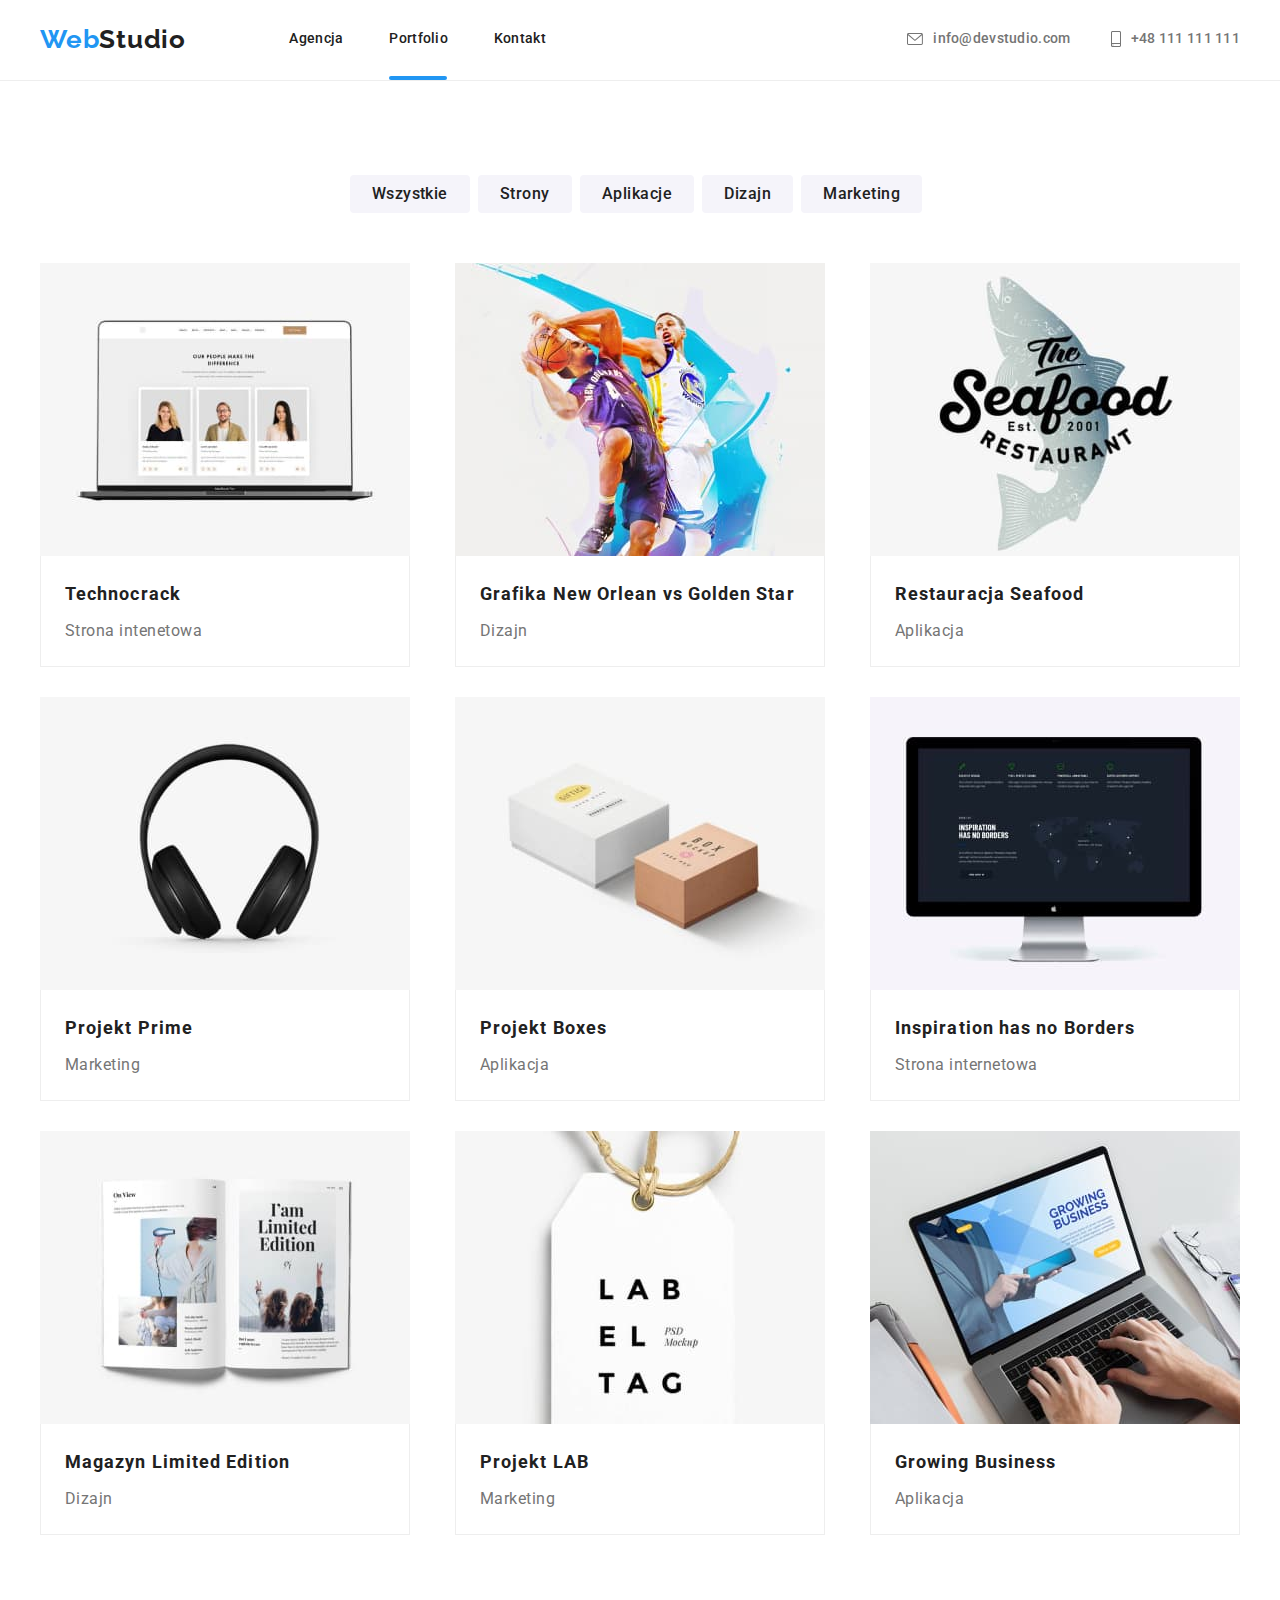
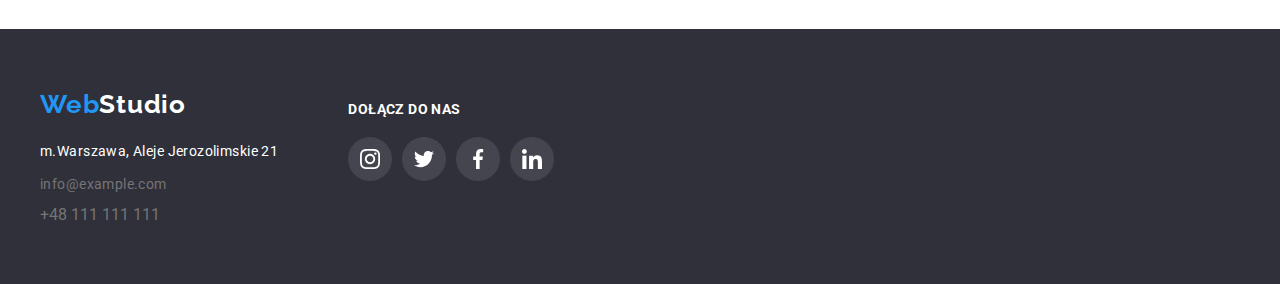
==== portfolio.html @ eafbcafe "copied" ====
<!DOCTYPE html>
<html lang="pl">

<head>
    <meta charset="UTF-8">
    <meta http-equiv="X-UA-Compatible" content="IE=edge">
    <meta name="viewport" content="width=device-width, initial-scale=1.0">
    <title>Zadanie domowe GOIT Polska</title>
    <link rel="stylesheet" href="./css/modern-normalize.css" />
    <link rel="stylesheet" href="./css/styles.css" />

    <link rel="preconnect" href="https://fonts.googleapis.com">
    <link rel="preconnect" href="https://fonts.gstatic.com" crossorigin>
    <link href="https://fonts.googleapis.com/css2?family=Raleway:wght@700&family=Roboto:wght@400;500;700;900&display=swap"
        rel="stylesheet">
</head>

<body>
    <header class="menu">
        <div class="container">
            <a href="index.html" class="link"><span class="web">Web</span><span class="studio">Studio</span></a>
            <nav>
                <ul class="links">
                    <li><a href="index.html" class="link">Agencja</a></li>
                    <li><a href="portfolio.html" class="link portfolio-link">Portfolio</a></li>
                    <li><a href="index.html" class="link">Kontakt</a></li>
                </ul>
            </nav>
            <a class="contact" href="mailto:info@devstudio.com">
                <svg class="logo-icon" width="16px" height="12px">
                    <use href="./images/sprite.svg#icon-envelope"></use>
                </svg>
                info@devstudio.com
            </a>
            <a class="contact" href="tel:+48111111111">
                <svg class="logo-icon" width="10px" height="16px">
                    <use href="./images/sprite.svg#icon-smartphone"></use>
                </svg>
                +48 111 111 111
            </a>
        </div>
    </header>
    <main>
        <section class="filter section">
        <div class="container">
            <ul class="filters">
                <li><button type="button" class="click">Wszystkie</button></li>
                <li><button type="button" class="click">Strony</button></li>
                <li><button type="button" class="click">Aplikacje</button></li>
                <li><button type="button" class="click">Dizajn</button></li>
                <li><button type="button" class="click">Marketing</button></li>
            </ul>
        </div>
        </section>
        <section class="portfolio section">
        <div class="container">
            <ul class="projects">
                <li class="strona-internetowa">       
                    <figure class="projects-figure">
                        <div class="overlay">
                            <p>Technocrack jest popularną platformą wykorzystywaną do rozpowszechniania koronawirusa.
                                Firmy wykorzystują tę platformę do celów szpiegowskich i ataków na niezaezpieczone serwery konkurencji
                            </p>
                        </div>
                        <img src="images/project1.jpg" alt="project1" width="370" height="294" />
                        <figcaption class="project-name">
                            <span>technocrack</span>
                            <p class="project-type">strona intenetowa</p>
                        </figcaption>
                    </figure>
                </li>
                <li class="dizajn">
                    <figure class="projects-figure">
                        <div class="overlay">
                            <p>Technocrack jest popularną platformą wykorzystywaną do rozpowszechniania koronawirusa.
                                Firmy wykorzystują tę platformę do celów szpiegowskich i ataków na niezaezpieczone serwery konkurencji
                            </p>
                        </div>
                        <img src="images/project2.jpg" alt="project2" width="370" height="294" />
                        <figcaption class="project-name">
                            <span>grafika New Orlean vs Golden Star</span>
                            <p class="project-type">dizajn</p>
                        </figcaption>
                    </figure>
                </li>
                <li class="aplikacja">
                    <figure class="projects-figure">
                        <div class="overlay">
                        <p>Technocrack jest popularną platformą wykorzystywaną do rozpowszechniania koronawirusa.
                            Firmy wykorzystują tę platformę do celów szpiegowskich i ataków na niezaezpieczone serwery konkurencji
                        </p>
                        </div>
                        <img src="images/project3.jpg" alt="project3" width="370" height="294" />
                        <figcaption class="project-name">
                            <span>restauracja Seafood</span>
                            <p class="project-type">aplikacja</p>
                        </figcaption>
                    </figure>
                </li>
                <li class="marketing">
                    <figure class="projects-figure">
                        <div class="overlay">
                        <p>Technocrack jest popularną platformą wykorzystywaną do rozpowszechniania koronawirusa.
                            Firmy wykorzystują tę platformę do celów szpiegowskich i ataków na niezaezpieczone serwery konkurencji
                        </p>
                        </div>
                        <img src="images/project4.jpg" alt="project4" width="370" height="294" />
                        <figcaption class="project-name">
                            <span>projekt Prime</span>
                            <p class="project-type">marketing</p>
                        </figcaption>
                    </figure>
                </li>
                <li class="aplikacja">
                    <figure class="projects-figure">
                        <div class="overlay">
                            <p>Technocrack jest popularną platformą wykorzystywaną do rozpowszechniania koronawirusa.
                                    Firmy wykorzystują tę platformę do celów szpiegowskich i ataków na niezaezpieczone serwery konkurencji
                            </p>
                        </div>
                        <img src="images/project5.jpg" alt="project5" width="370" height="294" />
                        <figcaption class="project-name">
                            <span>projekt Boxes</span>
                            <p class="project-type">aplikacja</p>
                        </figcaption>
                    </figure>
                </li>
                <li class="strona-intenetowa">
                    <figure class="projects-figure">
                        <div class="overlay">
                            <p>Technocrack jest popularną platformą wykorzystywaną do rozpowszechniania koronawirusa.
                                    Firmy wykorzystują tę platformę do celów szpiegowskich i ataków na niezaezpieczone serwery konkurencji
                            </p>
                        </div>
                        <img src="images/project6.jpg" alt="project6" width="370" height="294" />
                        <figcaption class="project-name">
                            <span>inspiration has no Borders</span>
                            <p class="project-type">strona internetowa</p>
                        </figcaption>
                    </figure>
                </li>
                <li class="dizajn">
                    <figure class="projects-figure">
                        <div class="overlay">
                            <p>Technocrack jest popularną platformą wykorzystywaną do rozpowszechniania koronawirusa.
                                    Firmy wykorzystują tę platformę do celów szpiegowskich i ataków na niezaezpieczone serwery konkurencji
                            </p>
                        </div>
                        <img src="images/project7.jpg" alt="project7" width="370" height="294" />
                        <figcaption class="project-name">
                            <span>magazyn Limited Edition</span>
                            <p class="project-type">dizajn</p>
                        </figcaption>
                    </figure>
                </li>
                <li class="marketing">
                    <figure class="projects-figure">
                        <div class="overlay">
                            <p>Technocrack jest popularną platformą wykorzystywaną do rozpowszechniania koronawirusa.
                                    Firmy wykorzystują tę platformę do celów szpiegowskich i ataków na niezaezpieczone serwery konkurencji
                            </p>
                        </div>
                        <img src="images/project8.jpg" alt="project8" width="370" height="294" />
                        <figcaption class="project-name">
                            <span>projekt LAB</span>
                            <p class="project-type">marketing</p>
                        </figcaption>
                    </figure>
                </li>
                <li class="aplikacja">
                    <figure class="projects-figure">
                        <div class="overlay">
                            <p>Technocrack jest popularną platformą wykorzystywaną do rozpowszechniania koronawirusa.
                                    Firmy wykorzystują tę platformę do celów szpiegowskich i ataków na niezaezpieczone serwery konkurencji
                            </p>
                        </div>
                        <img src="images/project9.jpg" alt="project9" width="370" height="294" />
                        <figcaption class="project-name">
                            <span>growing Business</span>
                            <p class="project-type">aplikacja</p>
                        </figcaption>
                    </figure>
                </li>
            </ul>
        </div>
        </section>
    </main>
    <footer class="get-in-touch">
        <div class="container">
            <div class="footer1">
                <a href="index.html" class="link logo-footer"><span class="web">Web</span><span
                        class="studio-footer">Studio</span></a>
                <address class="location">
                    m.Warszawa, Aleje Jerozolimskie 21
                </address>
                <div class="contact-footer"><a class="contact" href="mailto:info@example.com">info@example.com</a></div>
                <a class="contact" href="tel:+48111111111">+48 111 111 111</a>
            </div>
            <div class="footer2">
                <h5 class="join">dołącz do nas</h5>
                <ul class="icons-list">
                    <li class="">
                        <a class="social-list_link" href="#">
                            <svg class="contact-icon" width="20" height="20">
                                <use href="./images/sprite.svg#icon-instagram"></use>
                            </svg>
                        </a>
                    </li>
                    <li class="">
                        <a class="social-list_link" href="#">
                            <svg class="contact-icon" width="20" height="16.25">
                                <use href="./images/sprite.svg#icon-twitter"></use>
                            </svg>
                        </a>
                    </li>
                    <li>
                        <a class="social-list_link" href="#">
                            <svg class="contact-icon" width="20" height="20">
                                <use href="./images/sprite.svg#icon-facebook"></use>
                            </svg>
                        </a>
                    </li>
                    <li>
                        <a class="social-list_link" href="#">
                            <svg class="contact-icon" width="20" height="20">
                                <use href="./images/sprite.svg#icon-linkedin"></use>
                            </svg>
                        </a>
                    </li>
                </ul>
            </div>
        </div>
    </footer>
    </body>
    </html>
---- css/styles.css ----
* {
    margin: 0px;
    padding: 0px;
    list-style: none;
}
    
    :root {
    --bodybg-color: #e5e5e5;
    --link-hover: #2196f3;
    --button-hover: #ffffff;
    --buttonbg-color: #F5F4FA;
    --text-color: #212121;
    --link-color: #212121;
    --customers-hover: #2196F3;
}
body {
    font-family: 'Roboto', 'sans-serif';
    font-style: normal;
    color: var(--text-color);
}

.container {
    width: 1200px;
    margin: 0 auto;
}

.menu {
    font-weight: 500;
    font-size: 14px;
    line-height: 1.14;
    letter-spacing: 0.02em;

    padding-top: 24px;
    padding-bottom: 25px;
    border-bottom: 1px solid #EEEEEE;
}
header > .container {
    display: flex;
    flex-direction: row;
    justify-content: space-between;
    align-items: center;
}
.section {
    padding-top: 94px;
    padding-bottom: 94px;   
}

.studio,
.web {
    font-family: 'Raleway', 'sans-serif';
    font-style: normal;
    font-weight: 700;
    font-size: 26px;
    line-height: 1.19;
    letter-spacing: 0.03em;
}

.web {
    color: #2196f3;
}

.studio {
    color: #212121;
    padding-right: 93px;
}

.links {
    display: flex;
    flex-direction: row;

    padding-left: 0px;
    padding-right: 275px;
}
.link,
.contact {
    text-decoration: none;
}

.link {
    color: var(--link-color);

    transition-duration: 250ms;
    transition-timing-function: cubic-bezier(0.4, 0, 0.2, 1);
}

li > .link {
    margin-right: 46px;
}

.link:hover,
.link:focus {
    color: var(--link-hover);
}

.agencja-link::after {
    content:"";
    display: block;
    position: absolute;
    width: 53px;
    height: 4px;
    margin-top: 29.5px;
    
    background: #2196F3;
    border-radius: 2px;
}

.portfolio-link::after {
    content: "";
    display: block;
    position: absolute;
    width: 58px;
    height: 4px;

    margin-top: 29px;

    background: #2196F3;
    border-radius: 2px;
}

.contact {
    color: #757575;
    display: flex;
    justify-content: center;
    align-items: center;
    padding-left: 30px;
    margin-right: 0;
}

.contact,
.contact svg {
    transition-duration: 250ms;
    transition-timing-function: cubic-bezier(0.4, 0, 0.2, 1);
}

.logo-icon {
    fill: #757575;
    margin-right: 10px;
}

.contact:hover,
.contact:hover svg,
.contact:focus,
.contact:focus svg {
    color: var(--link-hover);
    fill: var(--link-hover);
}

/* TITTLE SECTION */

.tittle {
    background-color: #2F303A;
    padding-top: 200px;
    padding-bottom: 200px;
    background-image: linear-gradient(
        rgba(25, 28, 38, 0.2), 
        rgba(25, 28, 38, 0.2)),
        url('../images/Img.jpg');

    background-position: center;
    background-repeat: no-repeat;
}

.tittle>.container {
    display: flex;
    flex-direction: column;
    justify-content: center;
    align-items: center;
}

.headline {
    font-weight: 900;
    font-size: 44px;
    line-height: 1.36;
    text-align: center;
    letter-spacing: 0.06em;
    text-transform: uppercase;
    color: #ffffff;
    padding-bottom: 30px;
}

.button1 {
    font-family: 'Roboto', 'sans-serif';
    font-style: normal;
    font-weight: 700;
    font-size: 16px;
    line-height: 1.88;
    /* identical to box height */
    align-items: center;
    text-align: center;
    letter-spacing: 0.06em;

    color: #FFFFFF;
    background-color: #2196f3;
    cursor: pointer;

    box-shadow: 0px 4px 4px rgba(0, 0, 0, 0.15);
    border-radius: 4px;
    border: 0px;

    width: 200px;
    height: 50px;

    animation: data-modal-open;
}

/* FILTER SECTION */

.click {
    font-family: 'Roboto', 'sans-serif';
    font-style: normal;
    font-weight: 500;
    font-size: 16px;
    line-height: 1.62;
    /* identical to box height */  

    text-align: center;
    letter-spacing: 0.03em;

    color: var(--link-color);
    background-color: var(--buttonbg-color);
    border-radius: 4px;

    padding: 6px 22px;

    cursor: pointer;
    border: 0px;

    transition-duration: 250ms;
    transition-timing-function: cubic-bezier(0.4, 0, 0.2, 1);
}

.click:hover,
.click:focus {
    color: var(--button-hover);
    background-color: var(--link-hover);
    box-shadow: 0px 3px 1px rgba(0, 0, 0, 0.1), 0px 1px 2px rgba(0, 0, 0, 0.08), 0px 2px 2px rgba(0, 0, 0, 0.12);
}

.filter {
    padding-bottom: 20px;
}

.filters {
    display: flex;
    flex-direction: row;
    justify-content: center;
}

.filters > li {
    padding-right: 8px;
}

/* LOREM SECTION */

.lorem { 
    letter-spacing: 0.03em;
    padding-bottom: 0px;
}

.lorem-list {
    display: flex;
    flex-direction: row;
    justify-content: space-evenly;
    align-items: center;
}

.lorem-pictures_link {
    display: flex;
    width: 270px;
    height: 120px;
    align-items: center;
    justify-content: center;
    border-radius: 4px;
    background-color: #F5F4FA;;
}

.lorem-picture {
    width: 70px;
    height: 70px;
}
.lorem-ipsum {
    font-size: 14px;
    font-weight: 700;
    line-height: 1.14;
    text-transform: uppercase;

    padding-top: 30px;
    padding-bottom: 10px;
}

.lorem-text {
    font-size: 14px;
    line-height: 1.71;

    color: #757575;
}

.lorem-text::first-letter,
.headline2::first-letter,
.project-name::first-letter,
.project-type::first-letter {
    text-transform: uppercase;
}

/* WORK SECTION */

.headline2 {
    font-weight: 700;
    font-size: 36px;
    line-height: 1.17;
    text-align: center;
    letter-spacing: 0.03em;

    padding-bottom: 50px;
    margin: 0;
}

.work-images {
    display: flex;
    flex-direction: row;
    justify-content: space-between;
}

.work-images-1 {
    position: absolute;
    width: 370px;
    height: 70px;
    background-color: rgba(47, 48, 58, 0.8);

    display: flex;
    justify-content: center;
    align-items: center;
    top: 1432px;
}

.work-images-text {
    font-family: 'Roboto';
    font-style: normal;
    font-weight: 700;
    font-size: 14px;
    line-height: 16px;
    text-align: center;
    letter-spacing: 0.03em;
    text-transform: uppercase;
    color: #FFFFFF;
}

/* OUR TEAM SECTION */

.description {
    font-size: 16px;
    line-height: 1.19;
    /* identical to box height */

    text-align: center;
    letter-spacing: 0.03em;
    padding: 20px;
}

.team {
    background-color: #f5f4fa;
}

.team-photos,
.team-icons-list {
    display: flex;
    flex-direction: row;
    justify-content: space-evenly;
}

.social-list_link {
    display: flex;
    width: 44px;
    height: 44px;
    align-items: center;
    justify-content: center;
    background-color: rgba(255, 255, 255, 0.1);
    border-radius: 50%;
    fill: rgba(255, 255, 255, 0.1);
}

.social-list_link,
.social-list_link svg {
    transition-duration: 250ms;
    transition-timing-function: cubic-bezier(0.4, 0, 0.2, 1);
}

.social-list_link:hover,
.social-list_link:hover svg,
.social-list_link:focus,
.social-list_link:focus svg {
    background-color: #2196F3;
    fill: #ffffff;
}

.team-icon {
    display: flex;
    fill: #AFB1B8;
    align-items: center;
    justify-content: center;
}

.name1 {
    width: 270px;
    height: 428px;
    background-color: #ffffff;
    border-radius: 0px 0px 4px 4px;
    box-shadow: 0px 1px 3px rgba(0, 0, 0, 0.12), 0px 1px 1px rgba(0, 0, 0, 0.14), 0px 2px 1px rgba(0, 0, 0, 0.2);
    margin: 0;
}

.name {
    font-weight: 500;

    margin: 10px 0px;
}

.job {
    font-weight: 400;
    color: #757575;
    margin-top: 10px;
    margin-bottom: 16px;
}

/* PORTFOLIO SECTION */

.portfolio {
    padding-top: 0px;
}

.projects {
    display: flex;
    flex-wrap: wrap;
    justify-content: space-between;
}

.projects > li {
    margin-top: 30px;
}

li > .projects-figure {
    position: relative;
    overflow: hidden;
    width: 370px;
    height: 404px;

    transition-duration: 250ms;
    transition-timing-function: cubic-bezier(0.4, 0, 0.2, 1);
    cursor: pointer;
}

.overlay {
    position: absolute;
    z-index: 99;
    display: flex;
    align-items: center;
    width: 370px;
    height: 294px;
    background-color: rgba(33, 150, 243, 0.9);

    transition-property: transform, translate;
    transform: translatey(100%);
    transition: transform 250ms ease;
}

.overlay > p {
    font-family: 'Roboto';
    font-style: normal;
    font-weight: 400;
    font-size: 18px;
    line-height: 1.56;
    letter-spacing: 0.03em;
    color: #FFFFFF;

    margin-left: 24px;
    margin-right: 45px;

}

.projects-figure:hover .overlay{
    transform: translatey(0);
}

li>.projects-figure:hover {
    box-shadow: 0px 1px 1px rgba(0, 0, 0, 0.12), 0px 4px 4px 
    rgba(0, 0, 0, 0.06), 1px 4px 6px rgba(0, 0, 0, 0.16);
}

.project-name {
    position: relative;
    z-index: 100;
    font-weight: 700;
    font-size: 18px;
    line-height: 2;
    background: #FFFFFF;
    /* identical to box height */

    letter-spacing: 0.06em;

    padding-top: 20px;
    padding-left: 24px;
    padding-bottom: 20px;
    margin-top: -5.5px;

    border-right: 1px solid #EEEEEE;
    border-bottom: 1px solid #EEEEEE;
    border-left: 1px solid #EEEEEE;

}

.project-type {
    font-weight: 400;
    font-size: 16px;
    line-height: 1.88;
    /* identical to box height */

    letter-spacing: 0.03em;

    padding-top: 4px;
    color: #757575;
}

/* CUSTOMERS SECTION */

.customers > .container > ul {
    display: flex;
    flex-direction: row;
    justify-content: space-evenly;
}

.customers-list_link {
    display: flex;
    align-items: center;
    justify-content: center;
    width: 170px;
    height: 92px;
    border-width: 1px;
    border-radius: 4px;
    border-color: #AFB1B8;
    border-style: solid;
}

.customers-list_link,
.customers-list_link svg {
    transition-duration: 250ms;
    transition-timing-function: cubic-bezier(0.4, 0, 0.2, 1);
}

.customers-list_link:hover,
.customers-list_link:hover svg,
.customers-list_link:focus,
.customers-list_link:focus svg {
    border-color: var(--customers-hover);
    fill: var(--customers-hover);
}

.customers-icon {
    fill: #AFB1B8;
} 

.get-in-touch {
    background-color: #2F303A;
    padding-top: 60px;
    padding-bottom: 60px;
}

/* FOOTER SECTION */

footer > .container {
    display: flex;
    flex-direction: row;
}

.footer1 {
    display: flex;
    flex-direction: column;
    justify-content: flex-start;
    align-items: flex-start;
}

.logo-footer {
    padding-bottom: 20px;
}

.studio-footer {
    font-family: 'Raleway', 'sans-serif';
    font-style: normal;
    font-weight: 700;
    font-size: 26px;
    line-height: 1.19;
    letter-spacing: 0.03em;
    
    color: #ffffff;
}

.location,
.contact-footer {
    font-size: 14px;
    line-height: 1.71;
    letter-spacing: 0.03em;
    color: #FFFFFF;
    font-style: normal;
}

.contact-footer {
    color: rgba(255, 255, 255, 0.6);
}

.contact-footer > .contact {
    padding-left: 0px;
    padding-top: 9px;
}

.footer1 > .contact {
    padding-left: 0px;
    padding-top: 9px;
}

.footer2 {
    padding-top: 12px;
    padding-left: 70px;
}

.contact-icon {
    width:20px;
    height: 20px;
    fill: #ffffff;
}

.join {
    font-family: 'Roboto';
    font-style: normal;
    font-weight: 700;
    font-size: 14px;
    line-height: 16px;
    letter-spacing: 0.03em;
    text-transform: uppercase;
    
    color: #FFFFFF;
}

.footer2 >  ul {
    display: flex;
    flex-direction: row;
    margin-top: 20px;
}

.footer2 > ul > li > .social-list_link {
    margin-right: 10px;
}

/* MODAL SECTION */

.backdrop {
    position: fixed;
    width: 100%;
    height: 100%;
    left: 0px;
    top: 0px;    
    background: rgba(0, 0, 0, 0.2);
}

.is-hidden {
    visibility: hidden;
    opacity: 0;
    pointer-events: none;

    transition-property: scale;
    transition: 250ms cubic-bezier(0.4, 0, 0.2, 1);
}

.modal {
    position: absolute;
    width:528px;
    min-height: 581px;
    background-color: #FFFFFF;
    box-shadow: 0px 1px 3px rgba(0, 0, 0, 0.12), 0px 1px 1px rgba(0, 0, 0, 0.14), 0px 2px 1px rgba(0, 0, 0, 0.2);
    border-radius: 4px;
    top: 50%;
    left: 50%;

    transition-property: scale;
    transform: translate(-50%, -50%);
    transition: 250ms cubic-bezier(0.4, 0, 0.2, 1);
}
   
.is-hidden .modal{
    transform: scale(0.1);
}

.close-btn {
    display: flex;
    align-items: center;
    justify-content: center;
    position: absolute;
    top: 8px;
    right: 8px;
    width: 30px;
    height: 30px;
    border: 1px solid rgba(0, 0, 0, 0.1);
    background-color: transparent;
    border-radius: 50%;
    cursor: pointer;
}

.close-btn-svg {
    width: 18px;
    height: 18px;
}
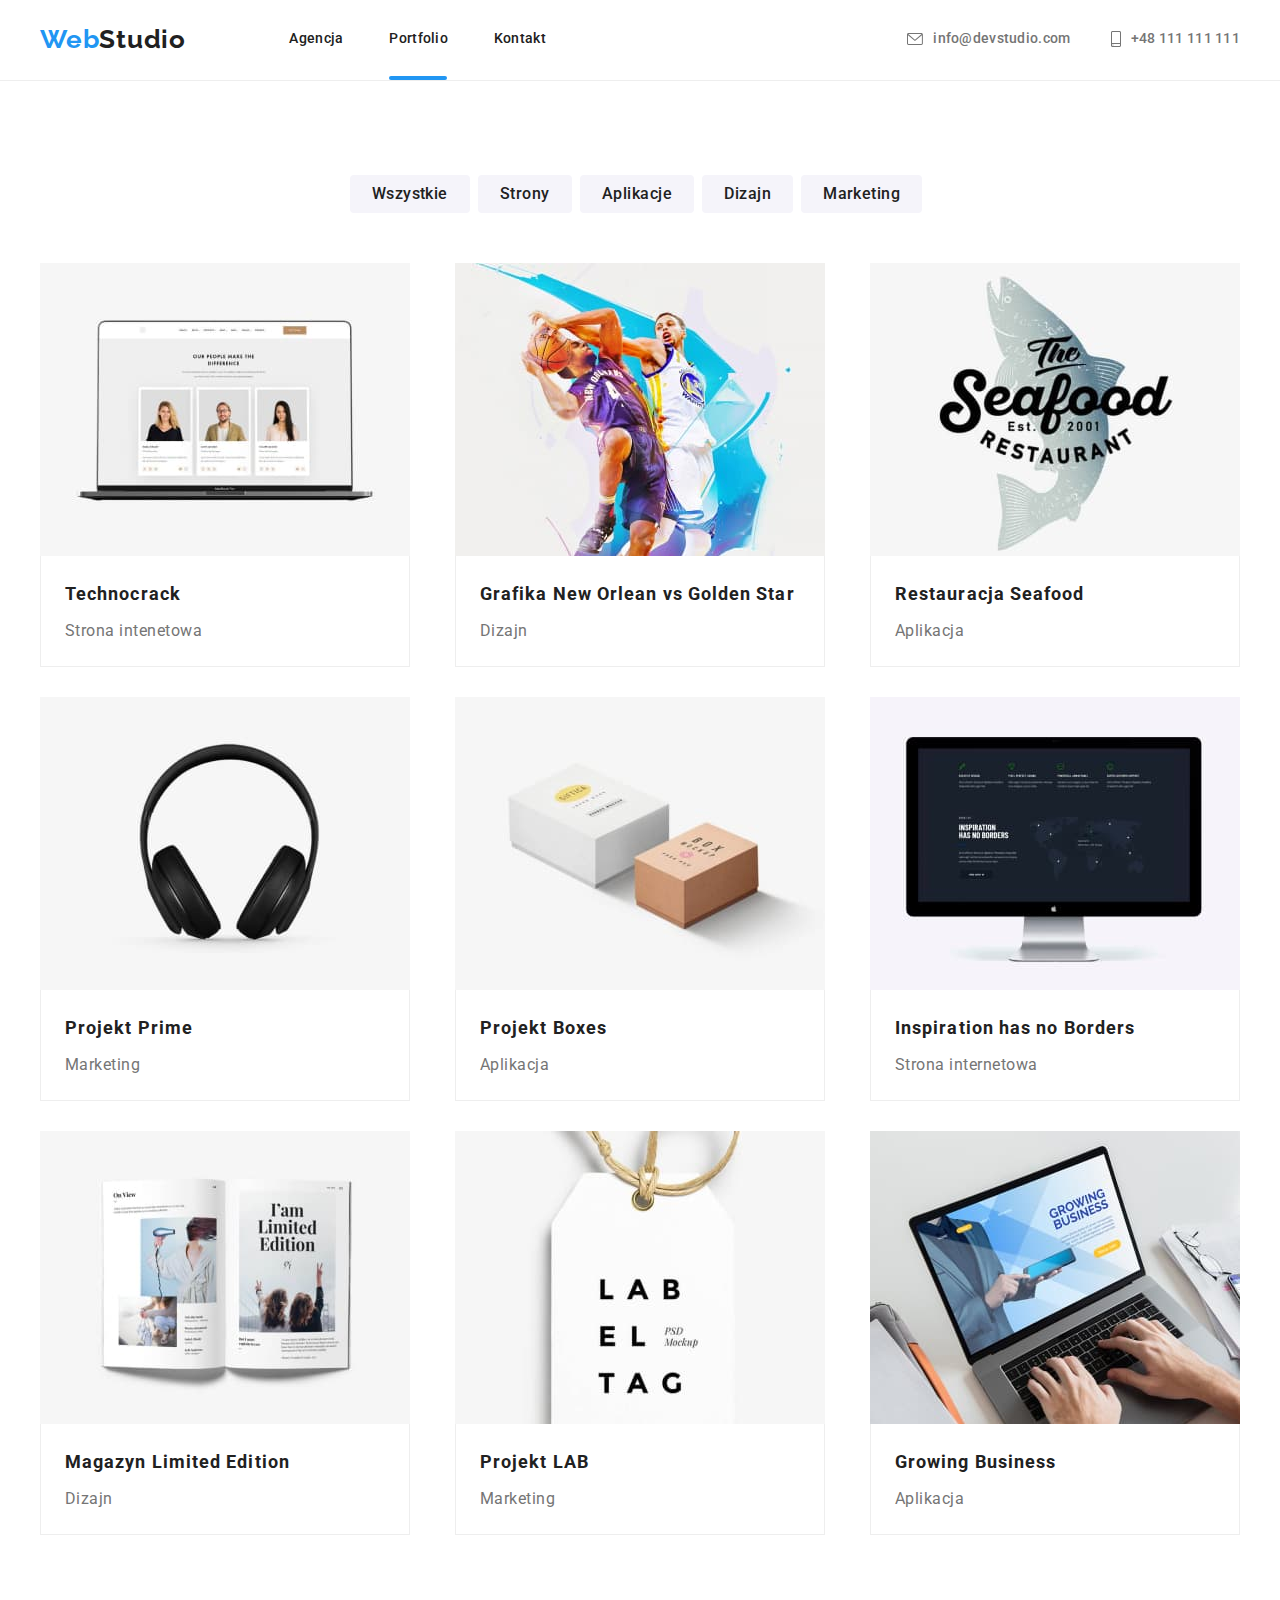
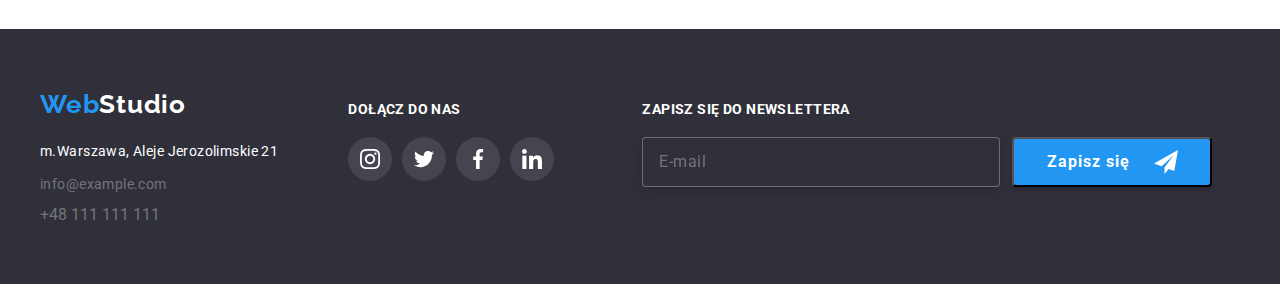
==== commit de5be958: "footer form added, changes to modal" ====
--- a/portfolio.html
+++ b/portfolio.html
@@ -28,13 +28,13 @@
             </nav>
             <a class="contact" href="mailto:info@devstudio.com">
                 <svg class="logo-icon" width="16px" height="12px">
-                    <use href="./images/sprite.svg#icon-envelope"></use>
+                    <use href="./images/icons.svg#icon-envelope"></use>
                 </svg>
                 info@devstudio.com
             </a>
             <a class="contact" href="tel:+48111111111">
                 <svg class="logo-icon" width="10px" height="16px">
-                    <use href="./images/sprite.svg#icon-smartphone"></use>
+                    <use href="./images/icons.svg#icon-smartphone"></use>
                 </svg>
                 +48 111 111 111
             </a>
@@ -202,32 +202,50 @@
                     <li class="">
                         <a class="social-list_link" href="#">
                             <svg class="contact-icon" width="20" height="20">
-                                <use href="./images/sprite.svg#icon-instagram"></use>
+                                <use href="./images/icons.svg#icon-instagram"></use>
                             </svg>
                         </a>
                     </li>
                     <li class="">
                         <a class="social-list_link" href="#">
                             <svg class="contact-icon" width="20" height="16.25">
-                                <use href="./images/sprite.svg#icon-twitter"></use>
+                                <use href="./images/icons.svg#icon-twitter"></use>
                             </svg>
                         </a>
                     </li>
                     <li>
                         <a class="social-list_link" href="#">
                             <svg class="contact-icon" width="20" height="20">
-                                <use href="./images/sprite.svg#icon-facebook"></use>
+                                <use href="./images/icons.svg#icon-facebook"></use>
                             </svg>
                         </a>
                     </li>
                     <li>
                         <a class="social-list_link" href="#">
                             <svg class="contact-icon" width="20" height="20">
-                                <use href="./images/sprite.svg#icon-linkedin"></use>
+                                <use href="./images/icons.svg#icon-linkedin"></use>
                             </svg>
                         </a>
                     </li>
                 </ul>
+            </div>
+            <div class="newsletter">
+                <h5 class="newsletter-title">zapisz się do newslettera</h5>
+                <form class="footer-form" name="signup_form">
+                    <label class="email-form">
+                        <input type="email" 
+                                name="email" 
+                                placeholder="E-mail" 
+                                class="email-input"
+                                required />
+                    </label>
+                    <button type="submit" class="submit">
+                        <p class="sign-up">Zapisz się</p>
+                        <svg class="submit-icon" width="24" height="24">
+                            <use href="./images/icons.svg#icon-icon-send"></use>
+                        </svg>
+                    </button>
+                </form>
             </div>
         </div>
     </footer>
--- a/css/styles.css
+++ b/css/styles.css
@@ -649,6 +649,71 @@
     margin-right: 10px;
 }
 
+.newsletter {
+    padding-top: 12px;
+    padding-left: 78px;
+}
+
+.newsletter-title {
+    font-family: 'Roboto';
+    font-style: normal;
+    font-weight: 700;
+    font-size: 14px;
+    line-height: 16px;
+    letter-spacing: 0.03em;
+    text-transform: uppercase;
+        
+    color: #FFFFFF;
+
+}
+.footer-form {
+    display: flex;
+    flex-direction: row;
+    justify-content: center;
+    align-items: center;
+    margin-top: 20px;
+}
+
+.email-input {
+    width: 358px;
+    height: 50px;    
+    border: 1px solid rgba(255, 255, 255, 0.3);
+    filter: drop-shadow(0px 4px 4px rgba(0, 0, 0, 0.15));
+    border-radius: 4px;
+    background-color: #2F303A;
+
+    font-weight: 400;
+    font-size: 16px;
+    line-height: 20px;
+    letter-spacing: 0.03em;
+    color: rgba(255, 255, 255, 0.6);
+    padding-left: 16px;
+}
+
+.submit {
+    display: flex;
+    flex-direction: row;
+    justify-content: center;
+    align-items: center;
+    width: 200px;
+    height: 50px;
+    background-color: #2196F3;
+    box-shadow: 0px 4px 4px rgba(0, 0, 0, 0.15);
+    border-radius: 4px;
+    margin-left: 12px;
+    cursor: pointer;
+}
+
+.sign-up {
+    font-weight: 700;
+    font-size: 16px;
+    line-height: 1.88;    
+    letter-spacing: 0.06em;
+    color: #FFFFFF;
+    padding-right: 24px;
+
+}
+
 /* MODAL SECTION */
 
 .backdrop {
@@ -670,6 +735,11 @@
 }
 
 .modal {
+    display: flex;
+    flex-direction: column;
+    align-items: center;
+    padding-top: 40px;
+
     position: absolute;
     width:528px;
     min-height: 581px;
@@ -707,3 +777,22 @@
     width: 18px;
     height: 18px;
 }
+
+.form-title {
+    font-weight: 700;
+    font-size: 20px;
+    line-height: 23px;
+    text-align: center;
+    letter-spacing: 0.03em;
+    
+    color: #212121;
+}
+
+
+.send {
+    font-weight: 700;
+    font-size: 16px;
+    line-height: 1.88;
+    letter-spacing: 0.06em;
+    color: #FFFFFF;
+}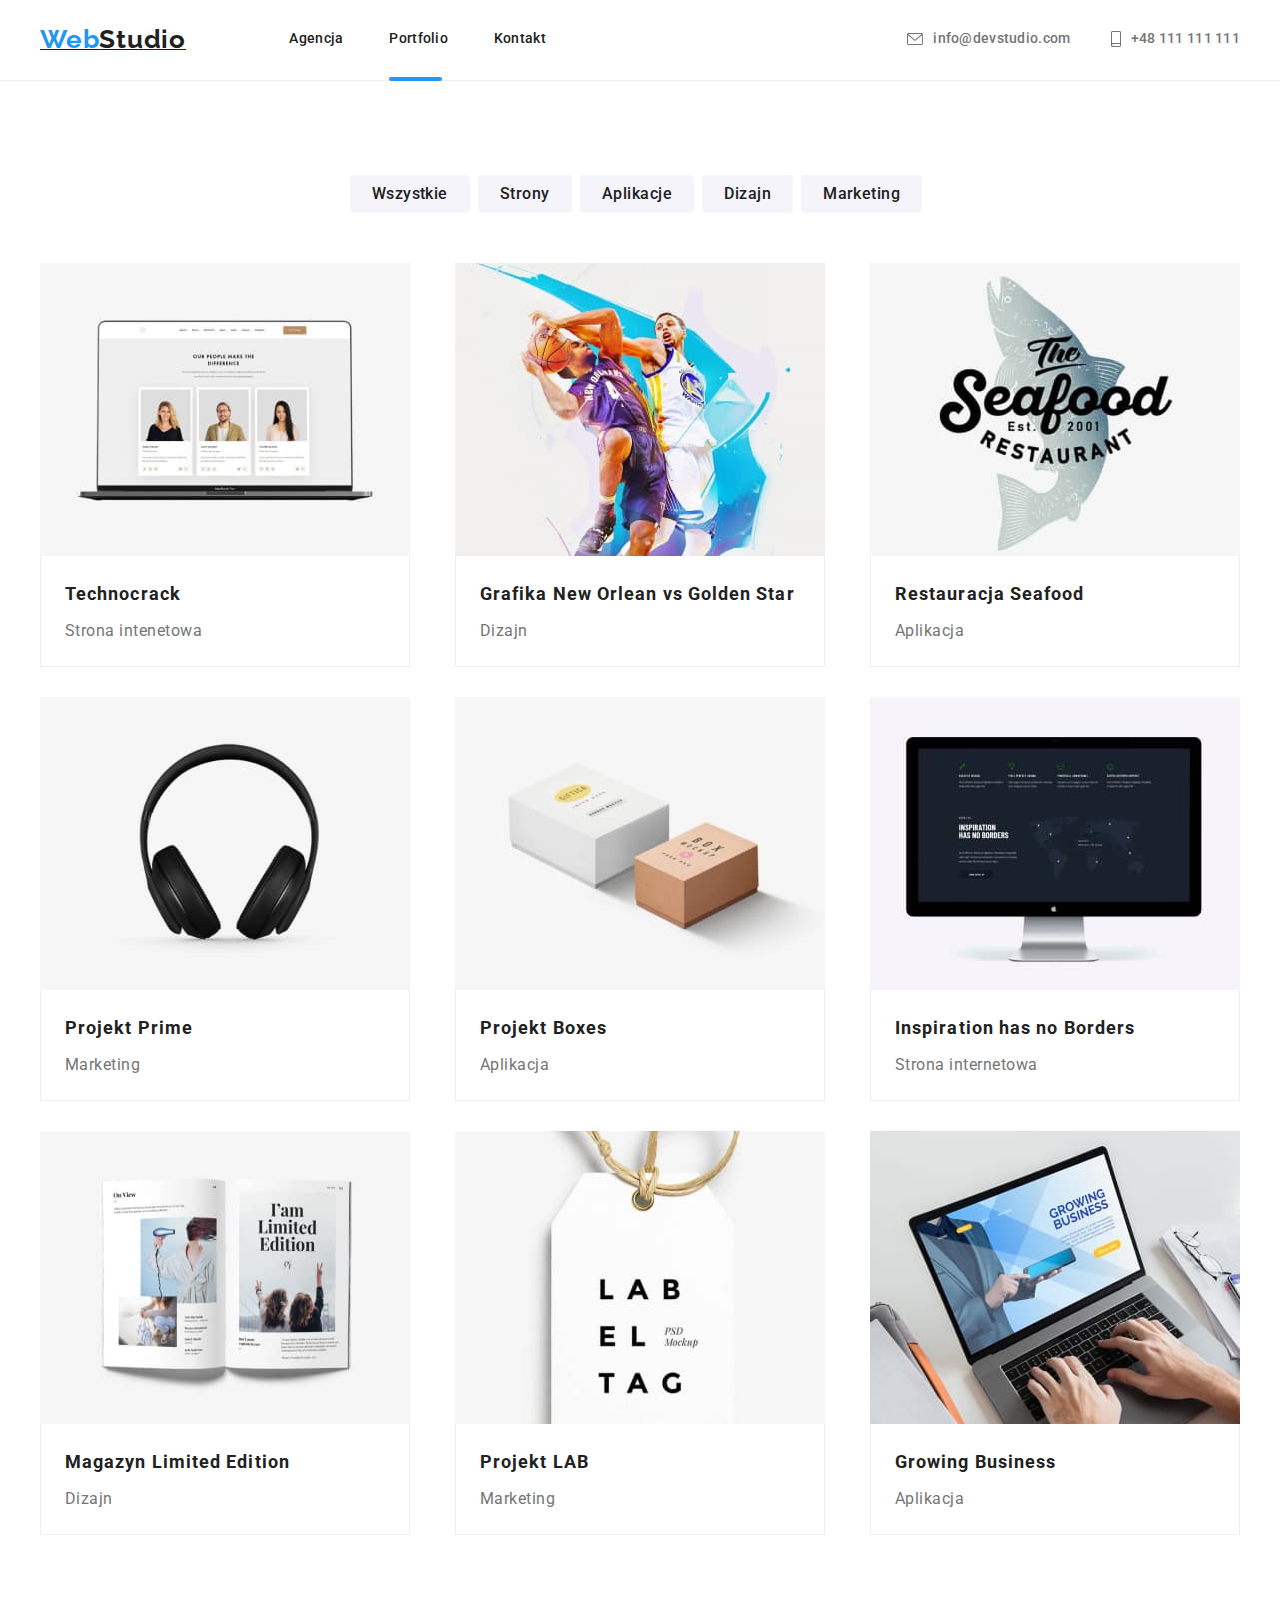
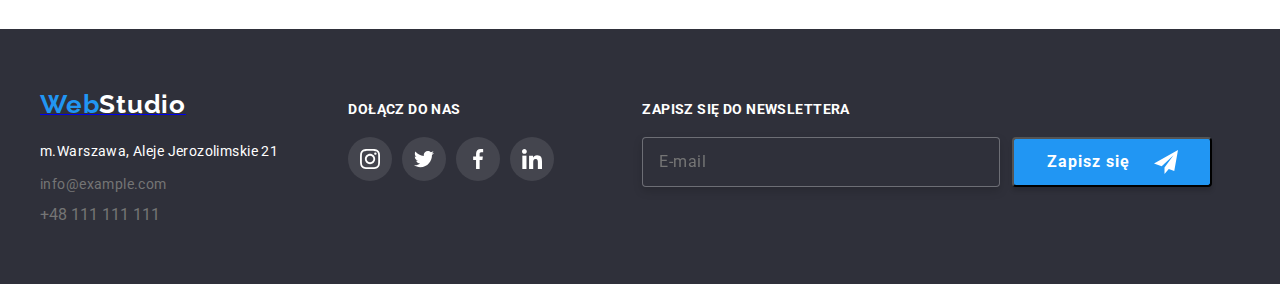
==== commit 750f8737: "BEM methodology modifications" ====
--- a/portfolio.html
+++ b/portfolio.html
@@ -16,14 +16,14 @@
 </head>
 
 <body>
-    <header class="menu">
+    <header class="header">
         <div class="container">
             <a href="index.html" class="link"><span class="web">Web</span><span class="studio">Studio</span></a>
             <nav>
-                <ul class="links">
-                    <li><a href="index.html" class="link">Agencja</a></li>
-                    <li><a href="portfolio.html" class="link portfolio-link">Portfolio</a></li>
-                    <li><a href="index.html" class="link">Kontakt</a></li>
+                <ul class="menu">
+                    <li class="menu__list"><a href="index.html" class="menu__link ">Agencja</a></li>
+                    <li class="menu__list"><a href="portfolio.html" class="menu__link menu__link--active">Portfolio</a></li>
+                    <li class="menu__list"><a href="index.html" class="menu__link">Kontakt</a></li>
                 </ul>
             </nav>
             <a class="contact" href="mailto:info@devstudio.com">
--- a/css/styles.css
+++ b/css/styles.css
@@ -23,8 +23,10 @@
     width: 1200px;
     margin: 0 auto;
 }
-
-.menu {
+  
+/* HEADER SECTION */
+
+.header {
     font-weight: 500;
     font-size: 14px;
     line-height: 1.14;
@@ -64,35 +66,35 @@
     padding-right: 93px;
 }
 
-.links {
+.menu {
     display: flex;
     flex-direction: row;
 
     padding-left: 0px;
     padding-right: 275px;
 }
-.link,
+.menu__link,
 .contact {
     text-decoration: none;
 }
 
-.link {
+.menu__link {
     color: var(--link-color);
 
     transition-duration: 250ms;
     transition-timing-function: cubic-bezier(0.4, 0, 0.2, 1);
 }
 
-li > .link {
+li > .menu__link {
     margin-right: 46px;
 }
 
-.link:hover,
-.link:focus {
+.menu__link:hover,
+.menu__link:focus {
     color: var(--link-hover);
 }
 
-.agencja-link::after {
+.menu__link--active::after {
     content:"";
     display: block;
     position: absolute;
@@ -167,7 +169,7 @@
     align-items: center;
 }
 
-.headline {
+.container__headline {
     font-weight: 900;
     font-size: 44px;
     line-height: 1.36;
@@ -178,7 +180,7 @@
     padding-bottom: 30px;
 }
 
-.button1 {
+.container__button1 {
     font-family: 'Roboto', 'sans-serif';
     font-style: normal;
     font-weight: 700;
@@ -257,14 +259,14 @@
     padding-bottom: 0px;
 }
 
-.lorem-list {
+.lorem__list {
     display: flex;
     flex-direction: row;
     justify-content: space-evenly;
     align-items: center;
 }
 
-.lorem-pictures_link {
+.lorem__link {
     display: flex;
     width: 270px;
     height: 120px;
@@ -274,11 +276,11 @@
     background-color: #F5F4FA;;
 }
 
-.lorem-picture {
+.lorem__picture {
     width: 70px;
     height: 70px;
 }
-.lorem-ipsum {
+.lorem__ipsum {
     font-size: 14px;
     font-weight: 700;
     line-height: 1.14;
@@ -288,14 +290,14 @@
     padding-bottom: 10px;
 }
 
-.lorem-text {
+.lorem__text {
     font-size: 14px;
     line-height: 1.71;
 
     color: #757575;
 }
 
-.lorem-text::first-letter,
+.lorem__text::first-letter,
 .headline2::first-letter,
 .project-name::first-letter,
 .project-type::first-letter {
@@ -315,13 +317,13 @@
     margin: 0;
 }
 
-.work-images {
+.work__list {
     display: flex;
     flex-direction: row;
     justify-content: space-between;
 }
 
-.work-images-1 {
+.work-image {
     position: absolute;
     width: 370px;
     height: 70px;
@@ -333,7 +335,7 @@
     top: 1432px;
 }
 
-.work-images-text {
+.work-image__text {
     font-family: 'Roboto';
     font-style: normal;
     font-weight: 700;
@@ -778,6 +780,8 @@
     height: 18px;
 }
 
+/*MODAL FORM STYLE*/
+
 .form-title {
     font-weight: 700;
     font-size: 20px;
@@ -788,6 +792,30 @@
     color: #212121;
 }
 
+.modal-form {
+    display: flex;
+    flex-direction: column;
+    align-items: center;
+    justify-content: center;
+}
+
+.modal-form > label > input {
+    width: 448px;
+    height: 40px;
+    
+    border: 1px solid rgba(33, 33, 33, 0.2);
+    border-radius: 4px;
+}
+
+.modal-form > label > p {
+    padding-top: 10px;
+    padding-bottom: 4px;
+    font-weight: 400;
+    font-size: 12px;
+    line-height: 14px;
+    letter-spacing: 0.01em;
+    color: #757575;
+}
 
 .send {
     font-weight: 700;
@@ -795,4 +823,120 @@
     line-height: 1.88;
     letter-spacing: 0.06em;
     color: #FFFFFF;
-}+}
+
+textarea {
+    resize: none;
+    width: 448px;
+    height: 120px;
+    padding: 12px 16px;
+    border: 1px solid rgba(33, 33, 33, 0.2);
+    border-radius: 4px;
+    font-size: 12px;
+    line-height: 14px;
+    letter-spacing: 0.01em;
+}
+
+textarea::placeholder {
+    color: rgba(117, 117, 117, 0.5);
+}
+
+.modal-form-policy {
+    display: flex;
+    justify-content: center;
+    align-items: center;
+}
+
+.modal-form-input {
+    padding-left: 42px;
+    transition-duration: 250ms;
+    transition-timing-function: cubic-bezier(0.4, 0, 0.2, 1);
+
+}
+
+.modal-form label > svg {
+    transition-duration: 250ms;
+    transition-timing-function: cubic-bezier(0.4, 0, 0.2, 1);
+}
+
+.modal-form-svg-person {
+    position: absolute;
+    top: 104px;
+    left: 52px;
+}
+
+.modal-form-svg-phone {
+    position: absolute;
+    top: 171.26px;
+    left: 51.77px;
+}
+
+.modal-form-svg-email {
+    position: absolute;
+    top: 240px;
+    left: 50.5px;
+}
+
+.modal-form-input:focus,
+textarea:focus {
+    border-color: #2196F3;
+    outline: none;
+}
+
+.modal-form > label:focus-within svg {
+    fill: #2196F3;
+}
+
+.modal-form-policy-text {
+    font-size: 14px;
+    line-height: 24px;    
+    letter-spacing: 0.03em;
+    color: #757575;
+    margin-top: 20px;
+}
+
+.modal-form-policy-text::before {
+    display: inline-block;
+    content: "";
+    width: 16px; 
+    height: 16px;
+    border: 2px solid #000;
+    border-radius: 2px;
+    margin-right: 7px;
+    transition-duration: 250ms;
+    transition-timing-function: cubic-bezier(0.4, 0, 0.2, 1);
+}
+
+.modal-form-policy:checked + .modal-form-policy-text::before {
+    background-color: #2196f3;
+    border: none;
+    background-image: url(../images/Vector.svg);
+    background-repeat: no-repeat;
+    background-size: 16px 15px;
+}
+
+.visually-hidden {
+    position: absolute !important;
+    clip: rect(1px 1px 1px 1px);
+    clip: rect(1px, 1px, 1px, 1px);
+    padding: 0 !important;
+    border: 0 !important;
+    height: 1px !important;
+    width: 1px !important;
+    overflow: hidden;
+}
+
+.modal-form-link {
+    color: #2196F3;
+}
+
+.policy-button {
+    width: 200px;
+    height: 50px;
+    border: none;
+    background: #2196F3;
+    box-shadow: 0px 4px 4px rgba(0, 0, 0, 0.15);
+    border-radius: 4px;
+    cursor: pointer;
+    margin-top: 30px;
+}
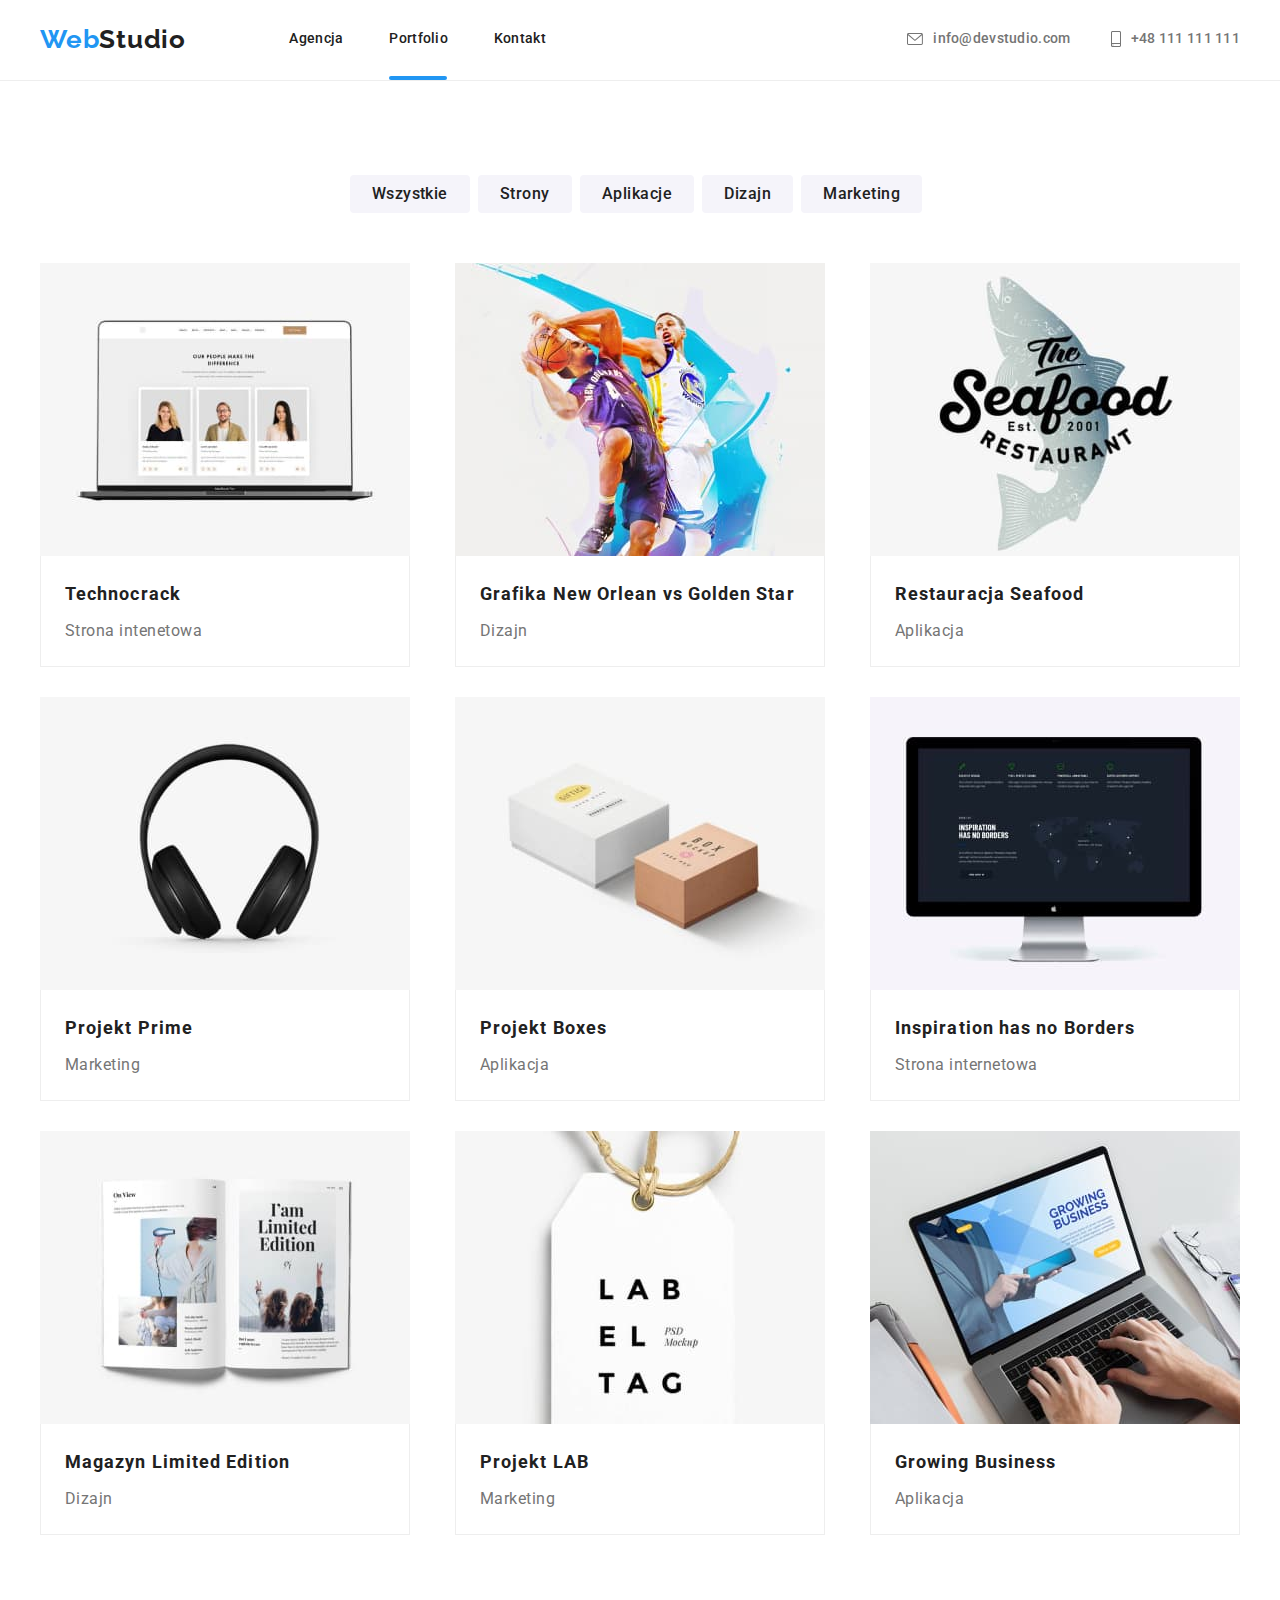
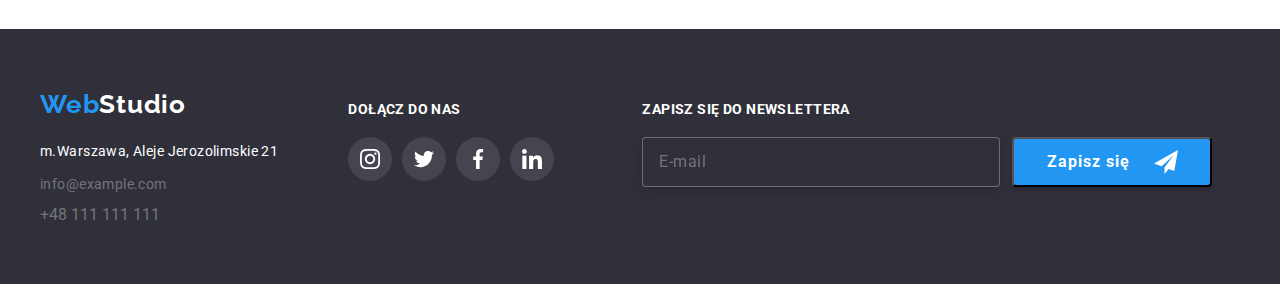
==== commit 1adf7d66: "back to 6th hw version" ====
--- a/portfolio.html
+++ b/portfolio.html
@@ -11,19 +11,20 @@
 
     <link rel="preconnect" href="https://fonts.googleapis.com">
     <link rel="preconnect" href="https://fonts.gstatic.com" crossorigin>
-    <link href="https://fonts.googleapis.com/css2?family=Raleway:wght@700&family=Roboto:wght@400;500;700;900&display=swap"
+    <link
+        href="https://fonts.googleapis.com/css2?family=Raleway:wght@700&family=Roboto:wght@400;500;700;900&display=swap"
         rel="stylesheet">
 </head>
 
 <body>
-    <header class="header">
+    <header class="menu">
         <div class="container">
             <a href="index.html" class="link"><span class="web">Web</span><span class="studio">Studio</span></a>
             <nav>
-                <ul class="menu">
-                    <li class="menu__list"><a href="index.html" class="menu__link ">Agencja</a></li>
-                    <li class="menu__list"><a href="portfolio.html" class="menu__link menu__link--active">Portfolio</a></li>
-                    <li class="menu__list"><a href="index.html" class="menu__link">Kontakt</a></li>
+                <ul class="links">
+                    <li><a href="index.html" class="link">Agencja</a></li>
+                    <li><a href="portfolio.html" class="link portfolio-link">Portfolio</a></li>
+                    <li><a href="index.html" class="link">Kontakt</a></li>
                 </ul>
             </nav>
             <a class="contact" href="mailto:info@devstudio.com">
@@ -42,147 +43,165 @@
     </header>
     <main>
         <section class="filter section">
-        <div class="container">
-            <ul class="filters">
-                <li><button type="button" class="click">Wszystkie</button></li>
-                <li><button type="button" class="click">Strony</button></li>
-                <li><button type="button" class="click">Aplikacje</button></li>
-                <li><button type="button" class="click">Dizajn</button></li>
-                <li><button type="button" class="click">Marketing</button></li>
-            </ul>
-        </div>
+            <div class="container">
+                <ul class="filters">
+                    <li><button type="button" class="click">Wszystkie</button></li>
+                    <li><button type="button" class="click">Strony</button></li>
+                    <li><button type="button" class="click">Aplikacje</button></li>
+                    <li><button type="button" class="click">Dizajn</button></li>
+                    <li><button type="button" class="click">Marketing</button></li>
+                </ul>
+            </div>
         </section>
         <section class="portfolio section">
-        <div class="container">
-            <ul class="projects">
-                <li class="strona-internetowa">       
-                    <figure class="projects-figure">
-                        <div class="overlay">
-                            <p>Technocrack jest popularną platformą wykorzystywaną do rozpowszechniania koronawirusa.
-                                Firmy wykorzystują tę platformę do celów szpiegowskich i ataków na niezaezpieczone serwery konkurencji
-                            </p>
-                        </div>
-                        <img src="images/project1.jpg" alt="project1" width="370" height="294" />
-                        <figcaption class="project-name">
-                            <span>technocrack</span>
-                            <p class="project-type">strona intenetowa</p>
-                        </figcaption>
-                    </figure>
-                </li>
-                <li class="dizajn">
-                    <figure class="projects-figure">
-                        <div class="overlay">
-                            <p>Technocrack jest popularną platformą wykorzystywaną do rozpowszechniania koronawirusa.
-                                Firmy wykorzystują tę platformę do celów szpiegowskich i ataków na niezaezpieczone serwery konkurencji
-                            </p>
-                        </div>
-                        <img src="images/project2.jpg" alt="project2" width="370" height="294" />
-                        <figcaption class="project-name">
-                            <span>grafika New Orlean vs Golden Star</span>
-                            <p class="project-type">dizajn</p>
-                        </figcaption>
-                    </figure>
-                </li>
-                <li class="aplikacja">
-                    <figure class="projects-figure">
-                        <div class="overlay">
-                        <p>Technocrack jest popularną platformą wykorzystywaną do rozpowszechniania koronawirusa.
-                            Firmy wykorzystują tę platformę do celów szpiegowskich i ataków na niezaezpieczone serwery konkurencji
-                        </p>
-                        </div>
-                        <img src="images/project3.jpg" alt="project3" width="370" height="294" />
-                        <figcaption class="project-name">
-                            <span>restauracja Seafood</span>
-                            <p class="project-type">aplikacja</p>
-                        </figcaption>
-                    </figure>
-                </li>
-                <li class="marketing">
-                    <figure class="projects-figure">
-                        <div class="overlay">
-                        <p>Technocrack jest popularną platformą wykorzystywaną do rozpowszechniania koronawirusa.
-                            Firmy wykorzystują tę platformę do celów szpiegowskich i ataków na niezaezpieczone serwery konkurencji
-                        </p>
-                        </div>
-                        <img src="images/project4.jpg" alt="project4" width="370" height="294" />
-                        <figcaption class="project-name">
-                            <span>projekt Prime</span>
-                            <p class="project-type">marketing</p>
-                        </figcaption>
-                    </figure>
-                </li>
-                <li class="aplikacja">
-                    <figure class="projects-figure">
-                        <div class="overlay">
-                            <p>Technocrack jest popularną platformą wykorzystywaną do rozpowszechniania koronawirusa.
-                                    Firmy wykorzystują tę platformę do celów szpiegowskich i ataków na niezaezpieczone serwery konkurencji
-                            </p>
-                        </div>
-                        <img src="images/project5.jpg" alt="project5" width="370" height="294" />
-                        <figcaption class="project-name">
-                            <span>projekt Boxes</span>
-                            <p class="project-type">aplikacja</p>
-                        </figcaption>
-                    </figure>
-                </li>
-                <li class="strona-intenetowa">
-                    <figure class="projects-figure">
-                        <div class="overlay">
-                            <p>Technocrack jest popularną platformą wykorzystywaną do rozpowszechniania koronawirusa.
-                                    Firmy wykorzystują tę platformę do celów szpiegowskich i ataków na niezaezpieczone serwery konkurencji
-                            </p>
-                        </div>
-                        <img src="images/project6.jpg" alt="project6" width="370" height="294" />
-                        <figcaption class="project-name">
-                            <span>inspiration has no Borders</span>
-                            <p class="project-type">strona internetowa</p>
-                        </figcaption>
-                    </figure>
-                </li>
-                <li class="dizajn">
-                    <figure class="projects-figure">
-                        <div class="overlay">
-                            <p>Technocrack jest popularną platformą wykorzystywaną do rozpowszechniania koronawirusa.
-                                    Firmy wykorzystują tę platformę do celów szpiegowskich i ataków na niezaezpieczone serwery konkurencji
-                            </p>
-                        </div>
-                        <img src="images/project7.jpg" alt="project7" width="370" height="294" />
-                        <figcaption class="project-name">
-                            <span>magazyn Limited Edition</span>
-                            <p class="project-type">dizajn</p>
-                        </figcaption>
-                    </figure>
-                </li>
-                <li class="marketing">
-                    <figure class="projects-figure">
-                        <div class="overlay">
-                            <p>Technocrack jest popularną platformą wykorzystywaną do rozpowszechniania koronawirusa.
-                                    Firmy wykorzystują tę platformę do celów szpiegowskich i ataków na niezaezpieczone serwery konkurencji
-                            </p>
-                        </div>
-                        <img src="images/project8.jpg" alt="project8" width="370" height="294" />
-                        <figcaption class="project-name">
-                            <span>projekt LAB</span>
-                            <p class="project-type">marketing</p>
-                        </figcaption>
-                    </figure>
-                </li>
-                <li class="aplikacja">
-                    <figure class="projects-figure">
-                        <div class="overlay">
-                            <p>Technocrack jest popularną platformą wykorzystywaną do rozpowszechniania koronawirusa.
-                                    Firmy wykorzystują tę platformę do celów szpiegowskich i ataków na niezaezpieczone serwery konkurencji
-                            </p>
-                        </div>
-                        <img src="images/project9.jpg" alt="project9" width="370" height="294" />
-                        <figcaption class="project-name">
-                            <span>growing Business</span>
-                            <p class="project-type">aplikacja</p>
-                        </figcaption>
-                    </figure>
-                </li>
-            </ul>
-        </div>
+            <div class="container">
+                <ul class="projects">
+                    <li class="strona-internetowa">
+                        <figure class="projects-figure">
+                            <div class="overlay">
+                                <p>Technocrack jest popularną platformą wykorzystywaną do rozpowszechniania
+                                    koronawirusa.
+                                    Firmy wykorzystują tę platformę do celów szpiegowskich i ataków na niezaezpieczone
+                                    serwery konkurencji
+                                </p>
+                            </div>
+                            <img src="images/project1.jpg" alt="project1" width="370" height="294" />
+                            <figcaption class="project-name">
+                                <span>technocrack</span>
+                                <p class="project-type">strona intenetowa</p>
+                            </figcaption>
+                        </figure>
+                    </li>
+                    <li class="dizajn">
+                        <figure class="projects-figure">
+                            <div class="overlay">
+                                <p>Technocrack jest popularną platformą wykorzystywaną do rozpowszechniania
+                                    koronawirusa.
+                                    Firmy wykorzystują tę platformę do celów szpiegowskich i ataków na niezaezpieczone
+                                    serwery konkurencji
+                                </p>
+                            </div>
+                            <img src="images/project2.jpg" alt="project2" width="370" height="294" />
+                            <figcaption class="project-name">
+                                <span>grafika New Orlean vs Golden Star</span>
+                                <p class="project-type">dizajn</p>
+                            </figcaption>
+                        </figure>
+                    </li>
+                    <li class="aplikacja">
+                        <figure class="projects-figure">
+                            <div class="overlay">
+                                <p>Technocrack jest popularną platformą wykorzystywaną do rozpowszechniania
+                                    koronawirusa.
+                                    Firmy wykorzystują tę platformę do celów szpiegowskich i ataków na niezaezpieczone
+                                    serwery konkurencji
+                                </p>
+                            </div>
+                            <img src="images/project3.jpg" alt="project3" width="370" height="294" />
+                            <figcaption class="project-name">
+                                <span>restauracja Seafood</span>
+                                <p class="project-type">aplikacja</p>
+                            </figcaption>
+                        </figure>
+                    </li>
+                    <li class="marketing">
+                        <figure class="projects-figure">
+                            <div class="overlay">
+                                <p>Technocrack jest popularną platformą wykorzystywaną do rozpowszechniania
+                                    koronawirusa.
+                                    Firmy wykorzystują tę platformę do celów szpiegowskich i ataków na niezaezpieczone
+                                    serwery konkurencji
+                                </p>
+                            </div>
+                            <img src="images/project4.jpg" alt="project4" width="370" height="294" />
+                            <figcaption class="project-name">
+                                <span>projekt Prime</span>
+                                <p class="project-type">marketing</p>
+                            </figcaption>
+                        </figure>
+                    </li>
+                    <li class="aplikacja">
+                        <figure class="projects-figure">
+                            <div class="overlay">
+                                <p>Technocrack jest popularną platformą wykorzystywaną do rozpowszechniania
+                                    koronawirusa.
+                                    Firmy wykorzystują tę platformę do celów szpiegowskich i ataków na niezaezpieczone
+                                    serwery konkurencji
+                                </p>
+                            </div>
+                            <img src="images/project5.jpg" alt="project5" width="370" height="294" />
+                            <figcaption class="project-name">
+                                <span>projekt Boxes</span>
+                                <p class="project-type">aplikacja</p>
+                            </figcaption>
+                        </figure>
+                    </li>
+                    <li class="strona-intenetowa">
+                        <figure class="projects-figure">
+                            <div class="overlay">
+                                <p>Technocrack jest popularną platformą wykorzystywaną do rozpowszechniania
+                                    koronawirusa.
+                                    Firmy wykorzystują tę platformę do celów szpiegowskich i ataków na niezaezpieczone
+                                    serwery konkurencji
+                                </p>
+                            </div>
+                            <img src="images/project6.jpg" alt="project6" width="370" height="294" />
+                            <figcaption class="project-name">
+                                <span>inspiration has no Borders</span>
+                                <p class="project-type">strona internetowa</p>
+                            </figcaption>
+                        </figure>
+                    </li>
+                    <li class="dizajn">
+                        <figure class="projects-figure">
+                            <div class="overlay">
+                                <p>Technocrack jest popularną platformą wykorzystywaną do rozpowszechniania
+                                    koronawirusa.
+                                    Firmy wykorzystują tę platformę do celów szpiegowskich i ataków na niezaezpieczone
+                                    serwery konkurencji
+                                </p>
+                            </div>
+                            <img src="images/project7.jpg" alt="project7" width="370" height="294" />
+                            <figcaption class="project-name">
+                                <span>magazyn Limited Edition</span>
+                                <p class="project-type">dizajn</p>
+                            </figcaption>
+                        </figure>
+                    </li>
+                    <li class="marketing">
+                        <figure class="projects-figure">
+                            <div class="overlay">
+                                <p>Technocrack jest popularną platformą wykorzystywaną do rozpowszechniania
+                                    koronawirusa.
+                                    Firmy wykorzystują tę platformę do celów szpiegowskich i ataków na niezaezpieczone
+                                    serwery konkurencji
+                                </p>
+                            </div>
+                            <img src="images/project8.jpg" alt="project8" width="370" height="294" />
+                            <figcaption class="project-name">
+                                <span>projekt LAB</span>
+                                <p class="project-type">marketing</p>
+                            </figcaption>
+                        </figure>
+                    </li>
+                    <li class="aplikacja">
+                        <figure class="projects-figure">
+                            <div class="overlay">
+                                <p>Technocrack jest popularną platformą wykorzystywaną do rozpowszechniania
+                                    koronawirusa.
+                                    Firmy wykorzystują tę platformę do celów szpiegowskich i ataków na niezaezpieczone
+                                    serwery konkurencji
+                                </p>
+                            </div>
+                            <img src="images/project9.jpg" alt="project9" width="370" height="294" />
+                            <figcaption class="project-name">
+                                <span>growing Business</span>
+                                <p class="project-type">aplikacja</p>
+                            </figcaption>
+                        </figure>
+                    </li>
+                </ul>
+            </div>
         </section>
     </main>
     <footer class="get-in-touch">
@@ -233,11 +252,7 @@
                 <h5 class="newsletter-title">zapisz się do newslettera</h5>
                 <form class="footer-form" name="signup_form">
                     <label class="email-form">
-                        <input type="email" 
-                                name="email" 
-                                placeholder="E-mail" 
-                                class="email-input"
-                                required />
+                        <input type="email" name="email" placeholder="E-mail" class="email-input" required />
                     </label>
                     <button type="submit" class="submit">
                         <p class="sign-up">Zapisz się</p>
@@ -249,5 +264,6 @@
             </div>
         </div>
     </footer>
-    </body>
-    </html>+</body>
+
+</html>--- a/css/styles.css
+++ b/css/styles.css
@@ -3,8 +3,8 @@
     padding: 0px;
     list-style: none;
 }
-    
-    :root {
+
+:root {
     --bodybg-color: #e5e5e5;
     --link-hover: #2196f3;
     --button-hover: #ffffff;
@@ -13,6 +13,7 @@
     --link-color: #212121;
     --customers-hover: #2196F3;
 }
+
 body {
     font-family: 'Roboto', 'sans-serif';
     font-style: normal;
@@ -23,10 +24,8 @@
     width: 1200px;
     margin: 0 auto;
 }
-  
-/* HEADER SECTION */
-
-.header {
+
+.menu {
     font-weight: 500;
     font-size: 14px;
     line-height: 1.14;
@@ -36,15 +35,17 @@
     padding-bottom: 25px;
     border-bottom: 1px solid #EEEEEE;
 }
-header > .container {
+
+header>.container {
     display: flex;
     flex-direction: row;
     justify-content: space-between;
     align-items: center;
 }
+
 .section {
     padding-top: 94px;
-    padding-bottom: 94px;   
+    padding-bottom: 94px;
 }
 
 .studio,
@@ -66,42 +67,43 @@
     padding-right: 93px;
 }
 
-.menu {
+.links {
     display: flex;
     flex-direction: row;
 
     padding-left: 0px;
     padding-right: 275px;
 }
-.menu__link,
+
+.link,
 .contact {
     text-decoration: none;
 }
 
-.menu__link {
+.link {
     color: var(--link-color);
 
     transition-duration: 250ms;
     transition-timing-function: cubic-bezier(0.4, 0, 0.2, 1);
 }
 
-li > .menu__link {
+li>.link {
     margin-right: 46px;
 }
 
-.menu__link:hover,
-.menu__link:focus {
+.link:hover,
+.link:focus {
     color: var(--link-hover);
 }
 
-.menu__link--active::after {
-    content:"";
+.agencja-link::after {
+    content: "";
     display: block;
     position: absolute;
     width: 53px;
     height: 4px;
     margin-top: 29.5px;
-    
+
     background: #2196F3;
     border-radius: 2px;
 }
@@ -153,9 +155,8 @@
     background-color: #2F303A;
     padding-top: 200px;
     padding-bottom: 200px;
-    background-image: linear-gradient(
-        rgba(25, 28, 38, 0.2), 
-        rgba(25, 28, 38, 0.2)),
+    background-image: linear-gradient(rgba(25, 28, 38, 0.2),
+            rgba(25, 28, 38, 0.2)),
         url('../images/Img.jpg');
 
     background-position: center;
@@ -169,7 +170,7 @@
     align-items: center;
 }
 
-.container__headline {
+.headline {
     font-weight: 900;
     font-size: 44px;
     line-height: 1.36;
@@ -180,7 +181,7 @@
     padding-bottom: 30px;
 }
 
-.container__button1 {
+.button1 {
     font-family: 'Roboto', 'sans-serif';
     font-style: normal;
     font-weight: 700;
@@ -213,7 +214,7 @@
     font-weight: 500;
     font-size: 16px;
     line-height: 1.62;
-    /* identical to box height */  
+    /* identical to box height */
 
     text-align: center;
     letter-spacing: 0.03em;
@@ -248,39 +249,41 @@
     justify-content: center;
 }
 
-.filters > li {
+.filters>li {
     padding-right: 8px;
 }
 
 /* LOREM SECTION */
 
-.lorem { 
+.lorem {
     letter-spacing: 0.03em;
     padding-bottom: 0px;
 }
 
-.lorem__list {
+.lorem-list {
     display: flex;
     flex-direction: row;
     justify-content: space-evenly;
     align-items: center;
 }
 
-.lorem__link {
+.lorem-pictures_link {
     display: flex;
     width: 270px;
     height: 120px;
     align-items: center;
     justify-content: center;
     border-radius: 4px;
-    background-color: #F5F4FA;;
-}
-
-.lorem__picture {
+    background-color: #F5F4FA;
+    ;
+}
+
+.lorem-picture {
     width: 70px;
     height: 70px;
 }
-.lorem__ipsum {
+
+.lorem-ipsum {
     font-size: 14px;
     font-weight: 700;
     line-height: 1.14;
@@ -290,14 +293,14 @@
     padding-bottom: 10px;
 }
 
-.lorem__text {
+.lorem-text {
     font-size: 14px;
     line-height: 1.71;
 
     color: #757575;
 }
 
-.lorem__text::first-letter,
+.lorem-text::first-letter,
 .headline2::first-letter,
 .project-name::first-letter,
 .project-type::first-letter {
@@ -317,13 +320,13 @@
     margin: 0;
 }
 
-.work__list {
+.work-images {
     display: flex;
     flex-direction: row;
     justify-content: space-between;
 }
 
-.work-image {
+.work-images-1 {
     position: absolute;
     width: 370px;
     height: 70px;
@@ -335,7 +338,7 @@
     top: 1432px;
 }
 
-.work-image__text {
+.work-images-text {
     font-family: 'Roboto';
     font-style: normal;
     font-weight: 700;
@@ -436,11 +439,11 @@
     justify-content: space-between;
 }
 
-.projects > li {
+.projects>li {
     margin-top: 30px;
 }
 
-li > .projects-figure {
+li>.projects-figure {
     position: relative;
     overflow: hidden;
     width: 370px;
@@ -465,7 +468,7 @@
     transition: transform 250ms ease;
 }
 
-.overlay > p {
+.overlay>p {
     font-family: 'Roboto';
     font-style: normal;
     font-weight: 400;
@@ -479,13 +482,12 @@
 
 }
 
-.projects-figure:hover .overlay{
+.projects-figure:hover .overlay {
     transform: translatey(0);
 }
 
 li>.projects-figure:hover {
-    box-shadow: 0px 1px 1px rgba(0, 0, 0, 0.12), 0px 4px 4px 
-    rgba(0, 0, 0, 0.06), 1px 4px 6px rgba(0, 0, 0, 0.16);
+    box-shadow: 0px 1px 1px rgba(0, 0, 0, 0.12), 0px 4px 4px rgba(0, 0, 0, 0.06), 1px 4px 6px rgba(0, 0, 0, 0.16);
 }
 
 .project-name {
@@ -524,7 +526,7 @@
 
 /* CUSTOMERS SECTION */
 
-.customers > .container > ul {
+.customers>.container>ul {
     display: flex;
     flex-direction: row;
     justify-content: space-evenly;
@@ -558,7 +560,7 @@
 
 .customers-icon {
     fill: #AFB1B8;
-} 
+}
 
 .get-in-touch {
     background-color: #2F303A;
@@ -568,7 +570,7 @@
 
 /* FOOTER SECTION */
 
-footer > .container {
+footer>.container {
     display: flex;
     flex-direction: row;
 }
@@ -591,7 +593,7 @@
     font-size: 26px;
     line-height: 1.19;
     letter-spacing: 0.03em;
-    
+
     color: #ffffff;
 }
 
@@ -608,12 +610,12 @@
     color: rgba(255, 255, 255, 0.6);
 }
 
-.contact-footer > .contact {
+.contact-footer>.contact {
     padding-left: 0px;
     padding-top: 9px;
 }
 
-.footer1 > .contact {
+.footer1>.contact {
     padding-left: 0px;
     padding-top: 9px;
 }
@@ -624,7 +626,7 @@
 }
 
 .contact-icon {
-    width:20px;
+    width: 20px;
     height: 20px;
     fill: #ffffff;
 }
@@ -637,17 +639,17 @@
     line-height: 16px;
     letter-spacing: 0.03em;
     text-transform: uppercase;
-    
+
     color: #FFFFFF;
 }
 
-.footer2 >  ul {
+.footer2>ul {
     display: flex;
     flex-direction: row;
     margin-top: 20px;
 }
 
-.footer2 > ul > li > .social-list_link {
+.footer2>ul>li>.social-list_link {
     margin-right: 10px;
 }
 
@@ -664,10 +666,11 @@
     line-height: 16px;
     letter-spacing: 0.03em;
     text-transform: uppercase;
-        
+
     color: #FFFFFF;
 
 }
+
 .footer-form {
     display: flex;
     flex-direction: row;
@@ -678,7 +681,7 @@
 
 .email-input {
     width: 358px;
-    height: 50px;    
+    height: 50px;
     border: 1px solid rgba(255, 255, 255, 0.3);
     filter: drop-shadow(0px 4px 4px rgba(0, 0, 0, 0.15));
     border-radius: 4px;
@@ -709,7 +712,7 @@
 .sign-up {
     font-weight: 700;
     font-size: 16px;
-    line-height: 1.88;    
+    line-height: 1.88;
     letter-spacing: 0.06em;
     color: #FFFFFF;
     padding-right: 24px;
@@ -723,7 +726,7 @@
     width: 100%;
     height: 100%;
     left: 0px;
-    top: 0px;    
+    top: 0px;
     background: rgba(0, 0, 0, 0.2);
 }
 
@@ -743,7 +746,7 @@
     padding-top: 40px;
 
     position: absolute;
-    width:528px;
+    width: 528px;
     min-height: 581px;
     background-color: #FFFFFF;
     box-shadow: 0px 1px 3px rgba(0, 0, 0, 0.12), 0px 1px 1px rgba(0, 0, 0, 0.14), 0px 2px 1px rgba(0, 0, 0, 0.2);
@@ -755,8 +758,8 @@
     transform: translate(-50%, -50%);
     transition: 250ms cubic-bezier(0.4, 0, 0.2, 1);
 }
-   
-.is-hidden .modal{
+
+.is-hidden .modal {
     transform: scale(0.1);
 }
 
@@ -788,7 +791,7 @@
     line-height: 23px;
     text-align: center;
     letter-spacing: 0.03em;
-    
+
     color: #212121;
 }
 
@@ -799,15 +802,15 @@
     justify-content: center;
 }
 
-.modal-form > label > input {
+.modal-form>label>input {
     width: 448px;
     height: 40px;
-    
+
     border: 1px solid rgba(33, 33, 33, 0.2);
     border-radius: 4px;
 }
 
-.modal-form > label > p {
+.modal-form>label>p {
     padding-top: 10px;
     padding-bottom: 4px;
     font-weight: 400;
@@ -854,7 +857,7 @@
 
 }
 
-.modal-form label > svg {
+.modal-form label>svg {
     transition-duration: 250ms;
     transition-timing-function: cubic-bezier(0.4, 0, 0.2, 1);
 }
@@ -883,13 +886,13 @@
     outline: none;
 }
 
-.modal-form > label:focus-within svg {
+.modal-form>label:focus-within svg {
     fill: #2196F3;
 }
 
 .modal-form-policy-text {
     font-size: 14px;
-    line-height: 24px;    
+    line-height: 24px;
     letter-spacing: 0.03em;
     color: #757575;
     margin-top: 20px;
@@ -898,7 +901,7 @@
 .modal-form-policy-text::before {
     display: inline-block;
     content: "";
-    width: 16px; 
+    width: 16px;
     height: 16px;
     border: 2px solid #000;
     border-radius: 2px;
@@ -907,7 +910,7 @@
     transition-timing-function: cubic-bezier(0.4, 0, 0.2, 1);
 }
 
-.modal-form-policy:checked + .modal-form-policy-text::before {
+.modal-form-policy:checked+.modal-form-policy-text::before {
     background-color: #2196f3;
     border: none;
     background-image: url(../images/Vector.svg);
@@ -939,4 +942,4 @@
     border-radius: 4px;
     cursor: pointer;
     margin-top: 30px;
-}
+}